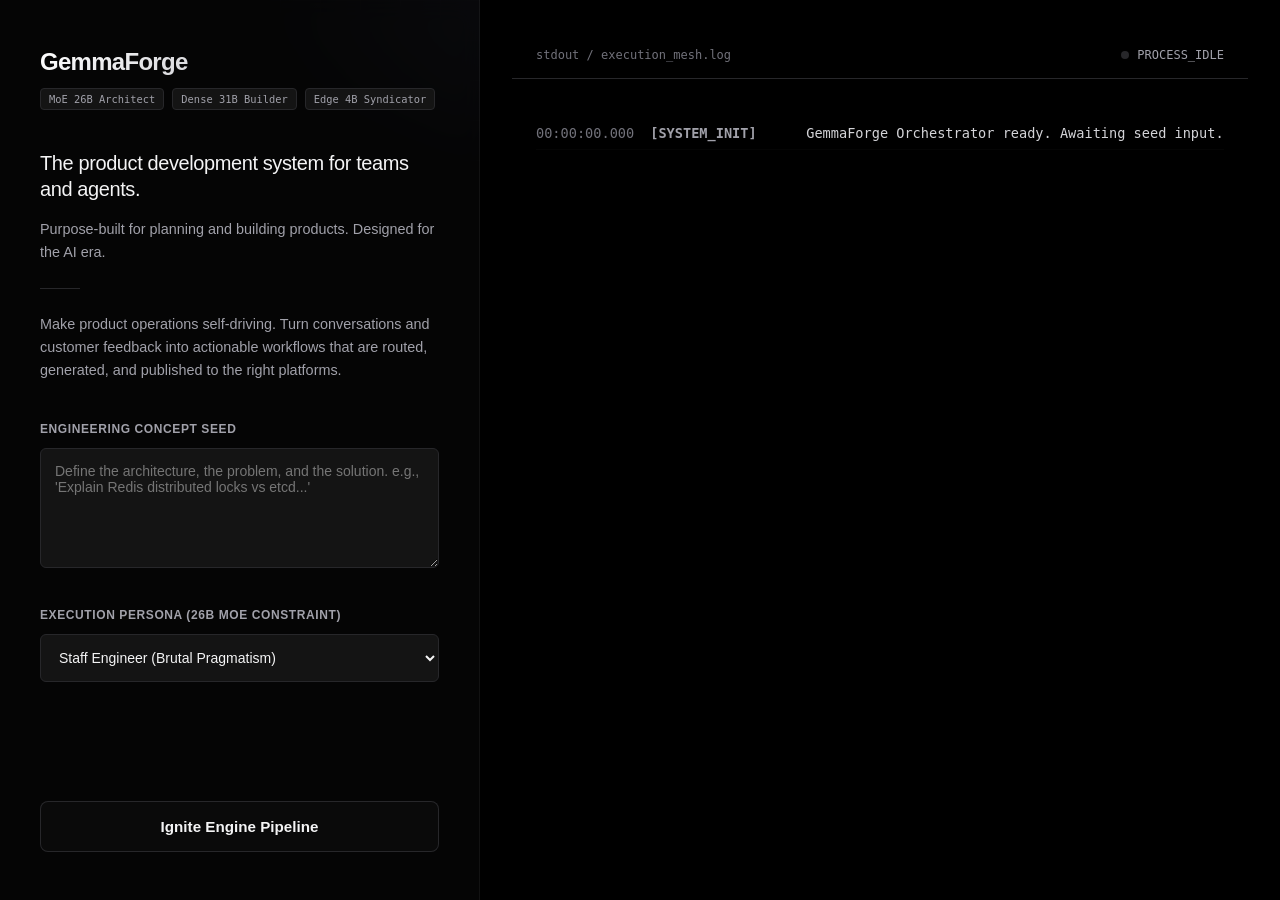
==== index.html @ 3e2556a9 "added UI made it roboust" ====
<!DOCTYPE html>
<html lang="en">
<head>
    <meta charset="UTF-8">
    <meta name="viewport" content="width=device-width, initial-scale=1.0">
    <title>GemmaForge | Control Plane</title>
    <link rel="stylesheet" href="styles.css">
</head>
<body>

    <div class="mesh-grid"></div>
    <div class="glow"></div>

    <div class="layout">
        <aside class="sidebar">
            <div class="brand-header">
                <h1>GemmaForge</h1>
                <div class="model-badges">
                    <span class="badge">MoE 26B Architect</span>
                    <span class="badge">Dense 31B Builder</span>
                    <span class="badge">Edge 4B Syndicator</span>
                </div>
            </div>

            <div class="marketing-copy">
                <h2>The product development system for teams and agents.</h2>
                <p>Purpose-built for planning and building products. Designed for the AI era.</p>
                <div class="divider"></div>
                <p>Make product operations self-driving. Turn conversations and customer feedback into actionable workflows that are routed, generated, and published to the right platforms.</p>
            </div>

            <div class="form-group">
                <label for="raw-seed">Engineering Concept Seed</label>
                <textarea id="raw-seed" placeholder="Define the architecture, the problem, and the solution. e.g., 'Explain Redis distributed locks vs etcd...'"></textarea>
            </div>

            <div class="form-group">
                <label for="human-style">Execution Persona (26B MoE Constraint)</label>
                <select id="human-style">
                    <option value="Staff Engineer (Brutal Pragmatism): Short, dense sentences. Focus on architecture and code. Zero marketing fluff.">Staff Engineer (Brutal Pragmatism)</option>
                    <option value="DevRel (Educational): Clear pacing. Use structural analogies. Focus on the 'why' before the 'how'.">Developer Relations (Educational)</option>
                    <option value="Academic: Rigorous. Cite computational complexity. Focus on state machines and theoretical limits.">Research Scientist (Academic)</option>
                </select>
            </div>

            <div class="btn-container">
                <button class="btn-forge" id="forge-btn">
                    <div class="btn-inner">
                        <span>Ignite Engine Pipeline</span>
                    </div>
                </button>
            </div>
        </aside>

        <main class="terminal">
            <div class="terminal-header">
                <div class="terminal-title">stdout / execution_mesh.log</div>
                <div class="status-indicator">
                    <div class="dot" id="status-dot"></div>
                    <span id="status-text">PROCESS_IDLE</span>
                </div>
            </div>

            <div class="console-window" id="console">
                <button id="scroll-btn" class="scroll-bottom-btn">
                <svg width="20" height="20" viewBox="0 0 24 24" fill="none" stroke="currentColor" stroke-width="2.5" stroke-linecap="round" stroke-linejoin="round"><path d="M7 13l5 5 5-5M7 6l5 5 5-5"/></svg>
            </button>
                <div class="log-line">
                    <span class="log-timestamp">00:00:00.000</span>
                    <span class="log-module">[SYSTEM_INIT]</span>
                    <span class="log-message">GemmaForge Orchestrator ready. Awaiting seed input.</span>
                </div>
            </div>
        </main>
    </div>

    <script src="app.js"></script>
</body>
---- styles.css ----
/* styles.css */
:root {
    --bg-base: #000000;
    --bg-surface: #0a0a0a;
    --bg-panel: #141414;
    --border-subtle: #27272a;
    --border-focus: #52525b;

    --text-main: #f4f4f5;
    --text-muted: #a1a1aa;
    --text-dim: #71717a;

    --accent-primary: #818cf8;
    --accent-secondary: #c084fc;
    --accent-error: #f87171;
    --accent-success: #34d399;

    --font-sans: "Inter", -apple-system, BlinkMacSystemFont, "Segoe UI", Roboto, Helvetica, Arial, sans-serif;
    --font-mono: "JetBrains Mono", "SFMono-Regular", Consolas, Menlo, monospace;
}

* {
    box-sizing: border-box;
    margin: 0;
    padding: 0;
    -webkit-font-smoothing: antialiased;
}

body {
    background-color: var(--bg-base);
    color: var(--text-main);
    font-family: var(--font-sans);
    height: 100vh;
    display: flex;
    overflow: hidden;
}

.mesh-grid {
    position: absolute;
    inset: 0;
    background-size: 40px 40px;
    background-image: linear-gradient(to right, rgba(255,255,255,0.03) 1px, transparent 1px),
                      linear-gradient(to bottom, rgba(255,255,255,0.03) 1px, transparent 1px);
    mask-image: radial-gradient(circle at 50% 0%, black, transparent 70%);
    -webkit-mask-image: radial-gradient(circle at 50% 0%, black, transparent 70%);
    z-index: 0;
    pointer-events: none;
}

.glow {
    position: absolute;
    top: -200px;
    left: 50%;
    transform: translateX(-50%);
    width: 800px;
    height: 400px;
    background: radial-gradient(ellipse at center, rgba(129, 140, 248, 0.15) 0%, transparent 70%);
    z-index: 0;
    pointer-events: none;
}

.layout {
    display: grid;
    grid-template-columns: 480px 1fr;
    width: 100%;
    height: 100%;
    position: relative;
    z-index: 1;
}

.sidebar {
    background: rgba(10, 10, 10, 0.8);
    backdrop-filter: blur(20px);
    -webkit-backdrop-filter: blur(20px);
    border-right: 1px solid var(--border-subtle);
    padding: 3rem 2.5rem;
    display: flex;
    flex-direction: column;
    gap: 2.5rem;
    overflow-y: auto;
}

.brand-header h1 {
    font-size: 1.5rem;
    font-weight: 700;
    letter-spacing: -0.03em;
    background: linear-gradient(135deg, #fff, #a1a1aa);
    -webkit-background-clip: text;
    -webkit-text-fill-color: transparent;
    margin-bottom: 0.75rem;
}

.marketing-copy {
    display: flex;
    flex-direction: column;
    gap: 1rem;
}

.marketing-copy h2 {
    font-size: 1.25rem;
    font-weight: 500;
    color: var(--text-main);
    line-height: 1.3;
    letter-spacing: -0.02em;
}

.marketing-copy p {
    font-size: 0.9rem;
    color: var(--text-muted);
    line-height: 1.6;
}

.marketing-copy .divider {
    height: 1px;
    width: 40px;
    background: var(--border-subtle);
    margin: 0.5rem 0;
}

.model-badges {
    display: flex;
    gap: 0.5rem;
    flex-wrap: wrap;
}

.badge {
    font-family: var(--font-mono);
    font-size: 0.65rem;
    padding: 0.25rem 0.5rem;
    border-radius: 4px;
    border: 1px solid var(--border-subtle);
    color: var(--text-muted);
    background: var(--bg-panel);
}

.form-group {
    display: flex;
    flex-direction: column;
    gap: 0.75rem;
}
/* Update these specific sections in styles.css */

.sidebar {
    /* Add a subtle glass effect */
    background: rgba(8, 8, 8, 0.7);
    backdrop-filter: blur(12px);
    -webkit-backdrop-filter: blur(12px);
    border-right: 1px solid rgba(255, 255, 255, 0.05);
}

.panel-card {
    /* Linear uses very subtle borders and slight elevations */
    background: linear-gradient(145deg, #111111, #0a0a0a);
    border: 1px solid rgba(255, 255, 255, 0.03);
    box-shadow: 0 8px 32px 0 rgba(0, 0, 0, 0.8);
    transition: border-color 0.3s ease;
}

.panel-card:hover {
    border-color: rgba(255, 255, 255, 0.1);
}

/* The "Active Node" Glow */
.log-line.active-node {
    background: linear-gradient(90deg, rgba(129, 140, 248, 0.05) 0%, transparent 100%);
    border-left: 2px solid var(--accent-primary);
}

/* Custom Scrollbar for that "Pro" feel */
::-webkit-scrollbar {
    width: 4px;
}
::-webkit-scrollbar-track {
    background: transparent;
}
::-webkit-scrollbar-thumb {
    background: #27272a;
    border-radius: 10px;
}
::-webkit-scrollbar-thumb:hover {
    background: #3f3f46;
}

label {
    font-size: 0.75rem;
    font-weight: 600;
    text-transform: uppercase;
    letter-spacing: 0.05em;
    color: var(--text-muted);
}

textarea, select {
    width: 100%;
    background: var(--bg-panel);
    border: 1px solid var(--border-subtle);
    color: var(--text-main);
    padding: 0.875rem;
    border-radius: 6px;
    font-family: var(--font-sans);
    font-size: 0.875rem;
    transition: border-color 0.2s, box-shadow 0.2s;
    resize: vertical;
}

textarea:focus, select:focus {
    outline: none;
    border-color: var(--border-focus);
    box-shadow: 0 0 0 1px var(--border-focus);
}

textarea { min-height: 120px; }

.btn-container {
    margin-top: auto;
    padding-top: 1rem;
}

.btn-forge {
    display: block;
    width: 100%;
    padding: 1px;
    background: var(--border-subtle);
    border-radius: 8px;
    border: none;
    cursor: pointer;
    transition: transform 0.1s, background 0.3s;
}

.btn-forge:hover {
    background: linear-gradient(90deg, var(--accent-primary), var(--accent-secondary));
}

.btn-inner {
    display: flex;
    align-items: center;
    justify-content: center;
    background: var(--bg-surface);
    color: var(--text-main);
    padding: 1rem;
    border-radius: 7px;
    font-weight: 600;
    font-size: 0.95rem;
    transition: background 0.2s;
    width: 100%;
    height: 100%;
}

.btn-forge:hover .btn-inner {
    background: #18181b;
}

.btn-forge:active {
    transform: scale(0.98);
}

.btn-forge.loading .btn-inner span {
    animation: pulseText 1.5s infinite;
}

@keyframes pulseText {
    0%, 100% { opacity: 1; }
    50% { opacity: 0.5; }
}

.terminal {
    display: flex;
    flex-direction: column;
    padding: 2rem;
    background: var(--bg-base);
    height: 100%;
}

.terminal-header {
    display: flex;
    justify-content: space-between;
    align-items: center;
    padding-bottom: 1rem;
    border-bottom: 1px solid var(--border-subtle);
    margin-bottom: 1rem;
}

.terminal-title {
    font-family: var(--font-mono);
    font-size: 0.75rem;
    color: var(--text-dim);
}

.status-indicator {
    display: flex;
    align-items: center;
    gap: 0.5rem;
    font-family: var(--font-mono);
    font-size: 0.75rem;
    color: var(--text-muted);
}

.dot {
    width: 8px;
    height: 8px;
    border-radius: 50%;
    background: var(--border-subtle);
}

.dot.active {
    background: var(--accent-primary);
    box-shadow: 0 0 10px var(--accent-primary);
}

.console-window {
    flex-grow: 1;
    overflow-y: auto;
    font-family: var(--font-mono);
    font-size: 0.85rem;
    line-height: 1.6;
    padding-right: 1rem;
    scrollbar-width: thin;
    scrollbar-color: var(--border-subtle) transparent;
}

.console-window::-webkit-scrollbar { width: 6px; }
.console-window::-webkit-scrollbar-thumb { background-color: var(--border-subtle); border-radius: 3px; }

.log-line {
    display: flex;
    gap: 1rem;
    padding: 0.25rem 0;
    animation: fadeIn 0.15s ease-out;
    border-bottom: 1px solid rgba(255,255,255,0.02);
}

@keyframes fadeIn {
    from { opacity: 0; transform: translateX(-4px); }
    to { opacity: 1; transform: translateX(0); }
}

.log-timestamp { color: var(--text-dim); min-width: 85px; }
.log-module {
    min-width: 140px;
    font-weight: 600;
    color: var(--text-muted);
}
.log-message { color: #d4d4d8; word-break: break-word; flex-grow: 1; }

.mod-phase { color: var(--accent-secondary); }
.mod-platform { color: var(--accent-primary); }
.mod-fatal { color: var(--accent-error); }
.mod-success { color: var(--accent-success); }
/* --- Optimized Console & Scroll Logic --- */
.terminal {
    position: relative; /* Anchor for the FAB */
    display: flex;
    flex-direction: column;
    height: 100%;
    overflow: hidden;
    background: var(--bg-base);
}

.terminal-header {
    position: sticky;
    top: 0;
    z-index: 10;
    background: rgba(0, 0, 0, 0.8);
    backdrop-filter: blur(12px);
    border-bottom: 1px solid var(--border-subtle);
    padding: 1rem 1.5rem;
    display: flex;
    justify-content: space-between;
    align-items: center;
}

.console-window {
    flex: 1;
    overflow-y: auto;
    padding: 1.5rem;
    scroll-behavior: smooth;
    display: flex;
    flex-direction: column;
    gap: 4px;
}

/* Floating Scroll Button */
.scroll-bottom-btn {
    position: absolute;
    bottom: 2rem;
    right: 2.5rem;
    width: 40px;
    height: 40px;
    background: var(--bg-panel);
    border: 1px solid var(--border-subtle);
    border-radius: 50%;
    color: var(--text-muted);
    display: flex;
    align-items: center;
    justify-content: center;
    cursor: pointer;
    z-index: 20;
    transition: all 0.2s ease;
    opacity: 0; /* Hidden by default */
    transform: translateY(10px);
}

.scroll-bottom-btn.visible {
    opacity: 1;
    transform: translateY(0);
}

.scroll-bottom-btn:hover {
    border-color: var(--accent-primary);
    color: var(--text-main);
    box-shadow: 0 0 15px rgba(129, 140, 248, 0.2);
}

/* Logic for pulsing when new logs arrive and user is scrolled up */
.scroll-bottom-btn.pulse {
    animation: pulse-glow 1.5s infinite;
}

@keyframes pulse-glow {
    0% { box-shadow: 0 0 0 0 rgba(129, 140, 248, 0.4); }
    70% { box-shadow: 0 0 0 10px rgba(129, 140, 248, 0); }
    100% { box-shadow: 0 0 0 0 rgba(129, 140, 248, 0); }
}
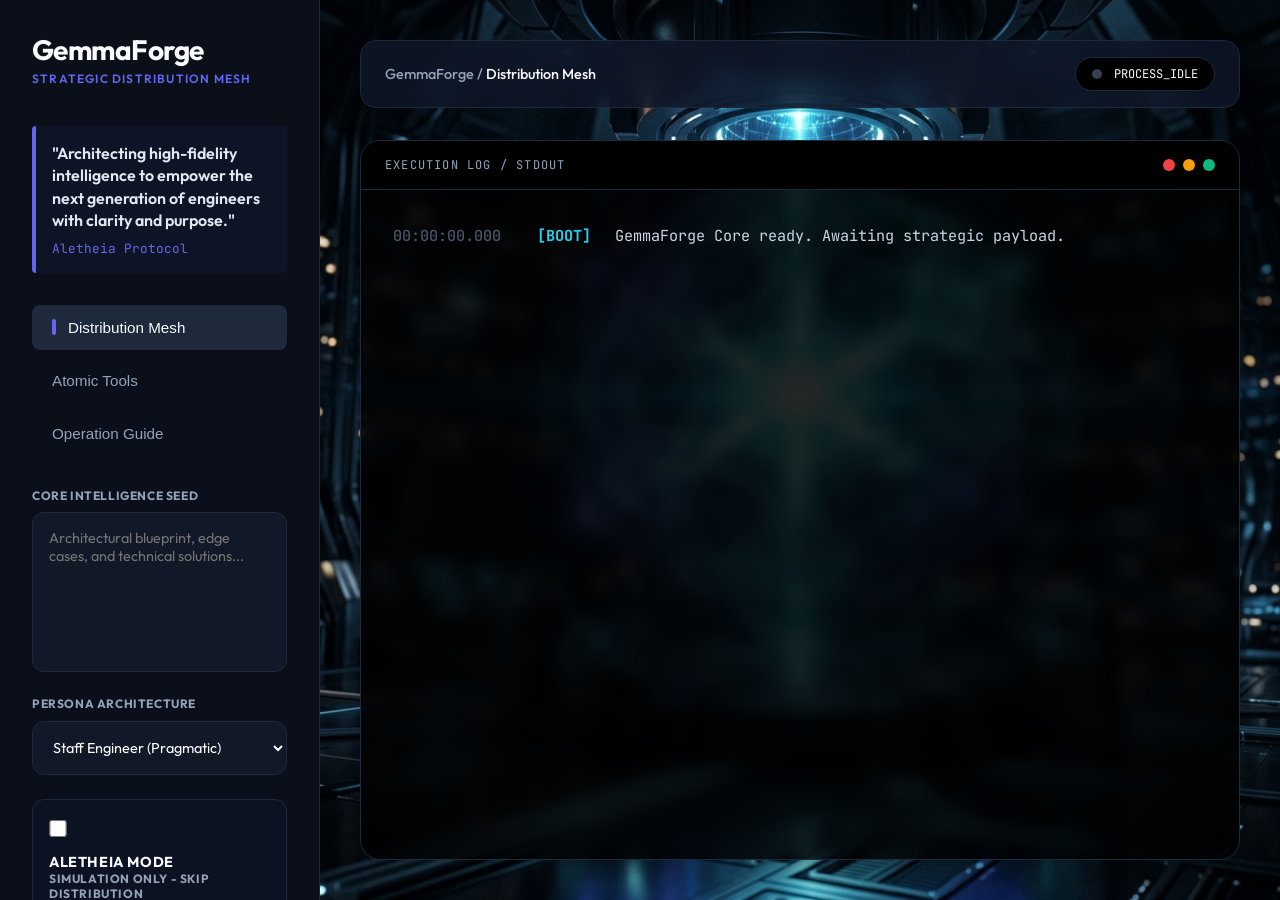
==== commit b4d7faf9: "testing phase" ====
--- a/index.html
+++ b/index.html
@@ -3,76 +3,163 @@
 <head>
     <meta charset="UTF-8">
     <meta name="viewport" content="width=device-width, initial-scale=1.0">
-    <title>GemmaForge | Control Plane</title>
+    <title>GemmaForge | Intelligence Orchestration</title>
     <link rel="stylesheet" href="styles.css">
+    <link href="https://fonts.googleapis.com/css2?family=JetBrains+Mono:wght@400;700&family=Outfit:wght@300;400;600;700&display=swap" rel="stylesheet">
 </head>
 <body>
 
-    <div class="mesh-grid"></div>
-    <div class="glow"></div>
-
     <div class="layout">
+        <!-- Sidebar Navigation -->
         <aside class="sidebar">
             <div class="brand-header">
                 <h1>GemmaForge</h1>
-                <div class="model-badges">
-                    <span class="badge">MoE 26B Architect</span>
-                    <span class="badge">Dense 31B Builder</span>
-                    <span class="badge">Edge 4B Syndicator</span>
-                </div>
+                <p class="brand-subtitle">Strategic Distribution Mesh</p>
             </div>
 
-            <div class="marketing-copy">
-                <h2>The product development system for teams and agents.</h2>
-                <p>Purpose-built for planning and building products. Designed for the AI era.</p>
-                <div class="divider"></div>
-                <p>Make product operations self-driving. Turn conversations and customer feedback into actionable workflows that are routed, generated, and published to the right platforms.</p>
+            <!-- Hero Quote / Mission -->
+            <div class="hero-quote">
+                <blockquote>
+                    "Architecting high-fidelity intelligence to empower the next generation of engineers with clarity and purpose."
+                </blockquote>
+                <cite>Aletheia Protocol</cite>
             </div>
 
-            <div class="form-group">
-                <label for="raw-seed">Engineering Concept Seed</label>
-                <textarea id="raw-seed" placeholder="Define the architecture, the problem, and the solution. e.g., 'Explain Redis distributed locks vs etcd...'"></textarea>
+            <nav class="tabs">
+                <button class="tab-btn active" data-tab="orchestrator">Distribution Mesh</button>
+                <button class="tab-btn" data-tab="modular">Atomic Tools</button>
+                <button class="tab-btn" data-tab="guide">Operation Guide</button>
+            </nav>
+
+            <div id="orchestrator-tab" class="tab-content active">
+                <div class="form-group">
+                    <label for="raw-seed">Core Intelligence Seed</label>
+                    <textarea id="raw-seed" placeholder="Architectural blueprint, edge cases, and technical solutions..."></textarea>
+                </div>
+
+                <div class="form-group">
+                    <label for="human-style">Persona Architecture</label>
+                    <select id="human-style">
+                        <option value="Staff Engineer: Brutal pragmatism, high information density, code-first.">Staff Engineer (Pragmatic)</option>
+                        <option value="Product Architect: High-level reasoning, trade-off analysis, stakeholder-focused.">Product Architect (Strategic)</option>
+                        <option value="Research Scientist: Technical depth, computational theory, formal logic.">Research Scientist (Analytical)</option>
+                    </select>
+                </div>
+
+                <div class="form-group checkbox-group">
+                    <input type="checkbox" id="sandbox-mode">
+                    <label for="sandbox-mode">
+                        <strong>Aletheia Mode</strong>
+                        <span>Simulation only - Skip distribution</span>
+                    </label>
+                </div>
+
+                <button class="btn-forge" id="forge-btn">
+                    <span>Ignite Orchestrator</span>
+                </button>
             </div>
 
-            <div class="form-group">
-                <label for="human-style">Execution Persona (26B MoE Constraint)</label>
-                <select id="human-style">
-                    <option value="Staff Engineer (Brutal Pragmatism): Short, dense sentences. Focus on architecture and code. Zero marketing fluff.">Staff Engineer (Brutal Pragmatism)</option>
-                    <option value="DevRel (Educational): Clear pacing. Use structural analogies. Focus on the 'why' before the 'how'.">Developer Relations (Educational)</option>
-                    <option value="Academic: Rigorous. Cite computational complexity. Focus on state machines and theoretical limits.">Research Scientist (Academic)</option>
-                </select>
+            <div id="modular-tab" class="tab-content">
+                <div class="form-group">
+                    <label for="modular-tool">Atomic Function</label>
+                    <select id="modular-tool">
+                        <option value="analyze-trends">Analyze Trends</option>
+                        <option value="plan">Plan Content (Blueprint)</option>
+                        <option value="write">Generate HTML</option>
+                        <option value="syndicate">Generate Markdown</option>
+                        <option value="compress">Extract Technical Signal</option>
+                    </select>
+                </div>
+                <div class="form-group">
+                    <label for="modular-input">Payload Input</label>
+                    <textarea id="modular-input" placeholder="Paste data for atomic processing..."></textarea>
+                </div>
+                <button class="btn-forge" id="modular-exec-btn">
+                    <span>Execute Atomic Tool</span>
+                </button>
             </div>
+            <div id="guide-tab" class="tab-content">
+                <div class="hero-quote" style="margin-top: 0; background: rgba(34, 211, 238, 0.05); border-color: var(--accent-glow);">
+                    <blockquote style="font-size: 0.85rem;">
+                        "The fastest way to transform raw engineering seeds into production payloads."
+                    </blockquote>
+                </div>
+                
+                <div class="form-group">
+                    <label>THE PIPELINE</label>
+                    <p style="font-size: 0.8rem; color: var(--text-sub); line-height: 1.5;">
+                        The <strong>Distribution Mesh</strong> orchestrates Gemma 4 models to research, plan, and write high-density technical content in one pass.
+                    </p>
+                </div>
 
-            <div class="btn-container">
-                <button class="btn-forge" id="forge-btn">
-                    <div class="btn-inner">
-                        <span>Ignite Engine Pipeline</span>
-                    </div>
-                </button>
+                <div class="form-group">
+                    <label>ATOMIC TOOLS</label>
+                    <ul style="font-size: 0.75rem; color: var(--text-sub); line-height: 1.6; list-style: none;">
+                        <li>🚀 <strong>Trends:</strong> Analyze rising tech terms.</li>
+                        <li>📋 <strong>Plan:</strong> Create engineering blueprints.</li>
+                        <li>🌐 <strong>HTML:</strong> Generate production posts.</li>
+                        <li>📝 <strong>MD:</strong> Create punchy social summaries.</li>
+                        <li>📉 <strong>Signal:</strong> Strip marketing fluff.</li>
+                    </ul>
+                </div>
+
+                <div class="form-group" style="padding-top: 1rem; border-top: 1px solid var(--border-subtle);">
+                    <label>PRO TIP</label>
+                    <p style="font-size: 0.7rem; color: var(--accent-glow);">
+                        Use <strong>Aletheia Mode</strong> to test intelligence without social broadcasting.
+                    </p>
+                </div>
             </div>
         </aside>
 
-        <main class="terminal">
-            <div class="terminal-header">
-                <div class="terminal-title">stdout / execution_mesh.log</div>
-                <div class="status-indicator">
-                    <div class="dot" id="status-dot"></div>
+        <!-- Main Dashboard -->
+        <main class="main-content" id="main-display" style="background-image: url('assets/hero.png');">
+            <header class="dashboard-header">
+                <div class="breadcrumb">GemmaForge / <span id="current-task">Distribution Mesh</span></div>
+                <div class="status-chip">
+                    <div class="status-dot" id="status-dot"></div>
                     <span id="status-text">PROCESS_IDLE</span>
                 </div>
-            </div>
+            </header>
 
-            <div class="console-window" id="console">
-                <button id="scroll-btn" class="scroll-bottom-btn">
-                <svg width="20" height="20" viewBox="0 0 24 24" fill="none" stroke="currentColor" stroke-width="2.5" stroke-linecap="round" stroke-linejoin="round"><path d="M7 13l5 5 5-5M7 6l5 5 5-5"/></svg>
-            </button>
-                <div class="log-line">
-                    <span class="log-timestamp">00:00:00.000</span>
-                    <span class="log-module">[SYSTEM_INIT]</span>
-                    <span class="log-message">GemmaForge Orchestrator ready. Awaiting seed input.</span>
+            <section class="terminal-container">
+                <div class="terminal-top-bar">
+                    <div class="terminal-title">Execution Log / stdout</div>
+                    <div class="bar-dots">
+                        <div class="bar-dot dot-red"></div>
+                        <div class="bar-dot dot-yellow"></div>
+                        <div class="bar-dot dot-green"></div>
+                    </div>
                 </div>
-            </div>
+
+                <div class="console-output" id="console">
+                    <div class="log-line">
+                        <span class="ts">00:00:00.000</span>
+                        <span class="mod">[BOOT]</span>
+                        <span class="msg">GemmaForge Core ready. Awaiting strategic payload.</span>
+                    </div>
+                </div>
+
+                <button id="scroll-btn" class="scroll-btn">
+                    <svg width="24" height="24" viewBox="0 0 24 24" fill="none" stroke="white" stroke-width="2.5" stroke-linecap="round" stroke-linejoin="round"><path d="M7 13l5 5 5-5M7 6l5 5 5-5"/></svg>
+                </button>
+            </section>
         </main>
     </div>
 
     <script src="app.js"></script>
+    <script>
+        // Update background based on tab
+        document.querySelectorAll('.tab-btn').forEach(btn => {
+            btn.addEventListener('click', () => {
+                const display = document.getElementById('main-display');
+                if (btn.dataset.tab === 'orchestrator') {
+                    display.style.backgroundImage = "url('assets/hero.png')";
+                } else {
+                    display.style.backgroundImage = "url('assets/tools.png')";
+                }
+            });
+        });
+    </script>
 </body>
+</html>
--- a/styles.css
+++ b/styles.css
@@ -1,422 +1,419 @@
-/* styles.css */
 :root {
-    --bg-base: #000000;
-    --bg-surface: #0a0a0a;
-    --bg-panel: #141414;
-    --border-subtle: #27272a;
-    --border-focus: #52525b;
-
-    --text-main: #f4f4f5;
-    --text-muted: #a1a1aa;
-    --text-dim: #71717a;
-
-    --accent-primary: #818cf8;
-    --accent-secondary: #c084fc;
-    --accent-error: #f87171;
-    --accent-success: #34d399;
-
-    --font-sans: "Inter", -apple-system, BlinkMacSystemFont, "Segoe UI", Roboto, Helvetica, Arial, sans-serif;
-    --font-mono: "JetBrains Mono", "SFMono-Regular", Consolas, Menlo, monospace;
+    --bg-app: #020617; /* Deep slate/blue */
+    --sidebar-bg: #0b0f1a;
+    --accent: #6366f1; /* Indigo */
+    --accent-glow: #22d3ee; /* Cyan */
+    --text-main: #f8fafc;
+    --text-sub: #94a3b8;
+    --border-subtle: #1e293b;
+    --card-bg: #0f172a;
+    --terminal-bg: #000000;
+    --success: #10b981;
+    --error: #ef4444;
+    --nav-active: #1e293b;
 }
 
 * {
     box-sizing: border-box;
     margin: 0;
     padding: 0;
-    -webkit-font-smoothing: antialiased;
 }
 
 body {
-    background-color: var(--bg-base);
-    color: var(--text-main);
-    font-family: var(--font-sans);
+    background: var(--bg-app);
+    color: var(--text-main);
+    font-family: 'Outfit', sans-serif;
     height: 100vh;
-    display: flex;
     overflow: hidden;
-}
-
-.mesh-grid {
-    position: absolute;
-    inset: 0;
-    background-size: 40px 40px;
-    background-image: linear-gradient(to right, rgba(255,255,255,0.03) 1px, transparent 1px),
-                      linear-gradient(to bottom, rgba(255,255,255,0.03) 1px, transparent 1px);
-    mask-image: radial-gradient(circle at 50% 0%, black, transparent 70%);
-    -webkit-mask-image: radial-gradient(circle at 50% 0%, black, transparent 70%);
-    z-index: 0;
-    pointer-events: none;
-}
-
-.glow {
-    position: absolute;
-    top: -200px;
-    left: 50%;
-    transform: translateX(-50%);
-    width: 800px;
-    height: 400px;
-    background: radial-gradient(ellipse at center, rgba(129, 140, 248, 0.15) 0%, transparent 70%);
-    z-index: 0;
-    pointer-events: none;
 }
 
 .layout {
     display: grid;
-    grid-template-columns: 480px 1fr;
-    width: 100%;
-    height: 100%;
-    position: relative;
-    z-index: 1;
-}
-
+    grid-template-columns: 320px 1fr;
+    height: 100vh;
+}
+
+/* Sidebar Styling */
 .sidebar {
-    background: rgba(10, 10, 10, 0.8);
-    backdrop-filter: blur(20px);
-    -webkit-backdrop-filter: blur(20px);
+    background: var(--sidebar-bg);
     border-right: 1px solid var(--border-subtle);
-    padding: 3rem 2.5rem;
-    display: flex;
-    flex-direction: column;
-    gap: 2.5rem;
+    display: flex;
+    flex-direction: column;
+    padding: 2rem;
+    z-index: 10;
     overflow-y: auto;
 }
 
+.brand-header {
+    margin-bottom: 2.5rem;
+}
+
 .brand-header h1 {
-    font-size: 1.5rem;
+    font-size: 1.75rem;
     font-weight: 700;
-    letter-spacing: -0.03em;
-    background: linear-gradient(135deg, #fff, #a1a1aa);
-    -webkit-background-clip: text;
-    -webkit-text-fill-color: transparent;
-    margin-bottom: 0.75rem;
-}
-
-.marketing-copy {
-    display: flex;
-    flex-direction: column;
-    gap: 1rem;
-}
-
-.marketing-copy h2 {
-    font-size: 1.25rem;
+    color: var(--text-main);
+    margin-bottom: 0.25rem;
+    letter-spacing: -0.02em;
+}
+
+.brand-subtitle {
+    font-size: 0.75rem;
+    color: var(--accent);
+    text-transform: uppercase;
+    letter-spacing: 0.1em;
+    font-weight: 600;
+}
+
+/* Hero Quote Section */
+.hero-quote {
+    margin-bottom: 2rem;
+    padding: 1rem;
+    background: rgba(99, 102, 241, 0.05);
+    border-left: 4px solid var(--accent);
+    border-radius: 4px;
+}
+
+.hero-quote blockquote {
+    font-size: 1rem;
+    font-weight: 600;
+    line-height: 1.4;
+    color: #e2e8f0;
+}
+
+.hero-quote cite {
+    display: block;
+    margin-top: 0.5rem;
+    font-size: 0.8rem;
+    color: var(--accent);
+    font-style: normal;
+    font-family: 'JetBrains Mono', monospace;
+}
+
+/* Navigation Tabs */
+.tabs {
+    display: flex;
+    flex-direction: column;
+    gap: 0.5rem;
+    margin-bottom: 2rem;
+}
+
+.tab-btn {
+    background: transparent;
+    border: none;
+    padding: 0.875rem 1.25rem;
+    text-align: left;
+    font-size: 0.95rem;
     font-weight: 500;
-    color: var(--text-main);
-    line-height: 1.3;
-    letter-spacing: -0.02em;
-}
-
-.marketing-copy p {
-    font-size: 0.9rem;
-    color: var(--text-muted);
-    line-height: 1.6;
-}
-
-.marketing-copy .divider {
-    height: 1px;
-    width: 40px;
-    background: var(--border-subtle);
-    margin: 0.5rem 0;
-}
-
-.model-badges {
-    display: flex;
-    gap: 0.5rem;
-    flex-wrap: wrap;
-}
-
-.badge {
-    font-family: var(--font-mono);
-    font-size: 0.65rem;
-    padding: 0.25rem 0.5rem;
-    border-radius: 4px;
-    border: 1px solid var(--border-subtle);
-    color: var(--text-muted);
-    background: var(--bg-panel);
+    color: var(--text-sub);
+    border-radius: 8px;
+    cursor: pointer;
+    transition: all 0.2s;
+    display: flex;
+    align-items: center;
+    gap: 0.75rem;
+}
+
+.tab-btn:hover {
+    background: var(--nav-active);
+    color: var(--text-main);
+}
+
+.tab-btn.active {
+    background: var(--nav-active);
+    color: var(--text-main);
+    box-shadow: 0 4px 6px -1px rgba(0, 0, 0, 0.1);
+}
+
+.tab-btn.active::before {
+    content: '';
+    width: 4px;
+    height: 16px;
+    background: var(--accent);
+    border-radius: 2px;
+}
+
+/* Forms */
+.tab-content {
+    display: none;
+    flex-direction: column;
+    gap: 1.5rem;
+}
+
+.tab-content.active {
+    display: flex;
 }
 
 .form-group {
     display: flex;
     flex-direction: column;
-    gap: 0.75rem;
-}
-/* Update these specific sections in styles.css */
-
-.sidebar {
-    /* Add a subtle glass effect */
-    background: rgba(8, 8, 8, 0.7);
-    backdrop-filter: blur(12px);
-    -webkit-backdrop-filter: blur(12px);
-    border-right: 1px solid rgba(255, 255, 255, 0.05);
-}
-
-.panel-card {
-    /* Linear uses very subtle borders and slight elevations */
-    background: linear-gradient(145deg, #111111, #0a0a0a);
-    border: 1px solid rgba(255, 255, 255, 0.03);
-    box-shadow: 0 8px 32px 0 rgba(0, 0, 0, 0.8);
-    transition: border-color 0.3s ease;
-}
-
-.panel-card:hover {
-    border-color: rgba(255, 255, 255, 0.1);
-}
-
-/* The "Active Node" Glow */
-.log-line.active-node {
-    background: linear-gradient(90deg, rgba(129, 140, 248, 0.05) 0%, transparent 100%);
-    border-left: 2px solid var(--accent-primary);
-}
-
-/* Custom Scrollbar for that "Pro" feel */
-::-webkit-scrollbar {
-    width: 4px;
-}
-::-webkit-scrollbar-track {
-    background: transparent;
-}
-::-webkit-scrollbar-thumb {
-    background: #27272a;
-    border-radius: 10px;
-}
-::-webkit-scrollbar-thumb:hover {
-    background: #3f3f46;
-}
-
-label {
+    gap: 0.6rem;
+}
+
+.form-group label {
     font-size: 0.75rem;
-    font-weight: 600;
+    font-weight: 700;
+    color: var(--text-sub);
     text-transform: uppercase;
     letter-spacing: 0.05em;
-    color: var(--text-muted);
 }
 
 textarea, select {
     width: 100%;
-    background: var(--bg-panel);
-    border: 1px solid var(--border-subtle);
-    color: var(--text-main);
-    padding: 0.875rem;
-    border-radius: 6px;
-    font-family: var(--font-sans);
-    font-size: 0.875rem;
+    padding: 1rem;
+    border: 1px solid var(--border-subtle);
+    border-radius: 12px;
+    background: #111827;
+    font-family: inherit;
+    font-size: 0.9rem;
+    color: #fff;
     transition: border-color 0.2s, box-shadow 0.2s;
-    resize: vertical;
 }
 
 textarea:focus, select:focus {
     outline: none;
-    border-color: var(--border-focus);
-    box-shadow: 0 0 0 1px var(--border-focus);
-}
-
-textarea { min-height: 120px; }
-
-.btn-container {
-    margin-top: auto;
-    padding-top: 1rem;
-}
-
+    border-color: var(--accent);
+    box-shadow: 0 0 0 4px rgba(99, 102, 241, 0.15);
+}
+
+textarea {
+    height: 160px;
+    resize: none;
+}
+
+.checkbox-group {
+    display: flex;
+    gap: 1rem;
+    padding: 1rem;
+    background: rgba(15, 23, 42, 0.5);
+    border: 1px solid var(--border-subtle);
+    border-radius: 12px;
+}
+
+.checkbox-group input {
+    margin-top: 0.25rem;
+    accent-color: var(--accent);
+    width: 1.1rem;
+    height: 1.1rem;
+}
+
+.checkbox-group label {
+    display: flex;
+    flex-direction: column;
+    cursor: pointer;
+}
+
+.checkbox-group label strong {
+    font-size: 0.9rem;
+    color: var(--text-main);
+}
+
+.checkbox-group label span {
+    font-size: 0.75rem;
+    color: var(--text-sub);
+}
+
+/* Primary Action Button */
 .btn-forge {
-    display: block;
-    width: 100%;
-    padding: 1px;
-    background: var(--border-subtle);
-    border-radius: 8px;
+    margin-top: 1rem;
+    background: var(--accent);
+    color: white;
     border: none;
+    border-radius: 12px;
+    padding: 1.125rem;
+    font-weight: 700;
+    font-size: 1rem;
     cursor: pointer;
-    transition: transform 0.1s, background 0.3s;
+    box-shadow: 0 10px 15px -3px rgba(0, 0, 0, 0.3);
+    transition: all 0.2s;
+    text-transform: uppercase;
+    letter-spacing: 0.02em;
 }
 
 .btn-forge:hover {
-    background: linear-gradient(90deg, var(--accent-primary), var(--accent-secondary));
-}
-
-.btn-inner {
-    display: flex;
-    align-items: center;
-    justify-content: center;
-    background: var(--bg-surface);
-    color: var(--text-main);
-    padding: 1rem;
-    border-radius: 7px;
-    font-weight: 600;
-    font-size: 0.95rem;
-    transition: background 0.2s;
-    width: 100%;
-    height: 100%;
-}
-
-.btn-forge:hover .btn-inner {
-    background: #18181b;
+    background: #4f46e5;
+    transform: translateY(-2px);
+    box-shadow: 0 20px 25px -5px rgba(0, 0, 0, 0.4);
 }
 
 .btn-forge:active {
-    transform: scale(0.98);
-}
-
-.btn-forge.loading .btn-inner span {
-    animation: pulseText 1.5s infinite;
-}
-
-@keyframes pulseText {
-    0%, 100% { opacity: 1; }
-    50% { opacity: 0.5; }
-}
-
-.terminal {
-    display: flex;
-    flex-direction: column;
-    padding: 2rem;
-    background: var(--bg-base);
-    height: 100%;
-}
-
-.terminal-header {
+    transform: translateY(0);
+}
+
+.btn-forge:disabled {
+    background: #334155;
+    cursor: not-allowed;
+    box-shadow: none;
+}
+
+/* Main Dashboard Area */
+.main-content {
+    display: grid;
+    grid-template-rows: auto 1fr;
+    height: 100vh;
+    padding: 2.5rem;
+    gap: 2rem;
+    position: relative;
+    background-size: cover;
+    background-position: center;
+}
+
+.dashboard-header {
     display: flex;
     justify-content: space-between;
     align-items: center;
-    padding-bottom: 1rem;
+    background: rgba(15, 23, 42, 0.8);
+    backdrop-filter: blur(12px);
+    padding: 1rem 1.5rem;
+    border-radius: 16px;
+    border: 1px solid var(--border-subtle);
+}
+
+.breadcrumb {
+    font-size: 0.9rem;
+    color: var(--text-sub);
+    font-weight: 500;
+}
+
+.breadcrumb span {
+    color: var(--text-main);
+}
+
+.status-chip {
+    display: flex;
+    align-items: center;
+    gap: 0.75rem;
+    background: #000;
+    padding: 0.5rem 1rem;
+    border: 1px solid var(--border-subtle);
+    border-radius: 24px;
+    font-family: 'JetBrains Mono', monospace;
+    font-size: 0.75rem;
+}
+
+.status-dot {
+    width: 10px;
+    height: 10px;
+    border-radius: 50%;
+    background: #334155;
+}
+
+.status-dot.active {
+    background: var(--accent-glow);
+    box-shadow: 0 0 12px var(--accent-glow);
+}
+
+/* Terminal Styling */
+.terminal-container {
+    background: rgba(0, 0, 0, 0.85);
+    backdrop-filter: blur(8px);
+    border-radius: 20px;
+    border: 1px solid var(--border-subtle);
+    display: flex;
+    flex-direction: column;
+    overflow: hidden;
+    position: relative;
+    box-shadow: 0 25px 50px -12px rgba(0, 0, 0, 0.5);
+}
+
+.terminal-top-bar {
+    background: #000;
+    padding: 1rem 1.5rem;
+    display: flex;
+    align-items: center;
+    justify-content: space-between;
     border-bottom: 1px solid var(--border-subtle);
-    margin-bottom: 1rem;
 }
 
 .terminal-title {
-    font-family: var(--font-mono);
+    font-family: 'JetBrains Mono', monospace;
     font-size: 0.75rem;
-    color: var(--text-dim);
-}
-
-.status-indicator {
-    display: flex;
-    align-items: center;
+    color: var(--text-sub);
+    text-transform: uppercase;
+    letter-spacing: 0.1em;
+}
+
+.bar-dots {
+    display: flex;
     gap: 0.5rem;
-    font-family: var(--font-mono);
-    font-size: 0.75rem;
-    color: var(--text-muted);
-}
-
-.dot {
-    width: 8px;
-    height: 8px;
+}
+
+.bar-dot {
+    width: 12px;
+    height: 12px;
     border-radius: 50%;
-    background: var(--border-subtle);
-}
-
-.dot.active {
-    background: var(--accent-primary);
-    box-shadow: 0 0 10px var(--accent-primary);
-}
-
-.console-window {
-    flex-grow: 1;
+}
+
+.dot-red { background: #ef4444; }
+.dot-yellow { background: #f59e0b; }
+.dot-green { background: #10b981; }
+
+.console-output {
+    flex: 1;
+    padding: 2rem;
     overflow-y: auto;
-    font-family: var(--font-mono);
-    font-size: 0.85rem;
-    line-height: 1.6;
-    padding-right: 1rem;
-    scrollbar-width: thin;
-    scrollbar-color: var(--border-subtle) transparent;
-}
-
-.console-window::-webkit-scrollbar { width: 6px; }
-.console-window::-webkit-scrollbar-thumb { background-color: var(--border-subtle); border-radius: 3px; }
+    font-family: 'JetBrains Mono', monospace;
+    font-size: 0.95rem;
+    line-height: 1.8;
+    color: #cbd5e1;
+}
 
 .log-line {
     display: flex;
-    gap: 1rem;
-    padding: 0.25rem 0;
-    animation: fadeIn 0.15s ease-out;
-    border-bottom: 1px solid rgba(255,255,255,0.02);
-}
-
-@keyframes fadeIn {
-    from { opacity: 0; transform: translateX(-4px); }
-    to { opacity: 1; transform: translateX(0); }
-}
-
-.log-timestamp { color: var(--text-dim); min-width: 85px; }
-.log-module {
-    min-width: 140px;
-    font-weight: 600;
-    color: var(--text-muted);
-}
-.log-message { color: #d4d4d8; word-break: break-word; flex-grow: 1; }
-
-.mod-phase { color: var(--accent-secondary); }
-.mod-platform { color: var(--accent-primary); }
-.mod-fatal { color: var(--accent-error); }
-.mod-success { color: var(--accent-success); }
-/* --- Optimized Console & Scroll Logic --- */
-.terminal {
-    position: relative; /* Anchor for the FAB */
-    display: flex;
-    flex-direction: column;
-    height: 100%;
-    overflow: hidden;
-    background: var(--bg-base);
-}
-
-.terminal-header {
-    position: sticky;
-    top: 0;
-    z-index: 10;
-    background: rgba(0, 0, 0, 0.8);
-    backdrop-filter: blur(12px);
-    border-bottom: 1px solid var(--border-subtle);
-    padding: 1rem 1.5rem;
-    display: flex;
-    justify-content: space-between;
-    align-items: center;
-}
-
-.console-window {
-    flex: 1;
-    overflow-y: auto;
-    padding: 1.5rem;
-    scroll-behavior: smooth;
-    display: flex;
-    flex-direction: column;
-    gap: 4px;
-}
-
-/* Floating Scroll Button */
-.scroll-bottom-btn {
+    gap: 1.5rem;
+    margin-bottom: 0.75rem;
+    animation: slideUp 0.4s cubic-bezier(0.16, 1, 0.3, 1);
+}
+
+@keyframes slideUp {
+    from { opacity: 0; transform: translateY(15px); }
+    to { opacity: 1; transform: translateY(0); }
+}
+
+.ts { color: #475569; min-width: 120px; font-weight: 500; }
+.mod { color: var(--accent-glow); font-weight: 700; }
+.msg { flex: 1; }
+
+.copy-pill {
+    background: #1e293b;
+    color: var(--accent-glow);
+    border: 1px solid var(--border-subtle);
+    padding: 4px 12px;
+    font-size: 0.7rem;
+    border-radius: 6px;
+    cursor: pointer;
+    margin-left: 12px;
+    font-weight: 700;
+    transition: all 0.2s;
+}
+
+.copy-pill:hover { background: var(--accent); color: white; border-color: var(--accent); }
+
+.active-phase {
+    background: rgba(34, 211, 238, 0.05);
+    border-left: 4px solid var(--accent-glow);
+    margin-left: -2rem;
+    padding-left: 2rem;
+}
+
+/* Scroll Bottom Button */
+.scroll-btn {
     position: absolute;
-    bottom: 2rem;
+    bottom: 2.5rem;
     right: 2.5rem;
-    width: 40px;
-    height: 40px;
-    background: var(--bg-panel);
-    border: 1px solid var(--border-subtle);
+    width: 50px;
+    height: 50px;
+    background: var(--accent);
+    border: none;
     border-radius: 50%;
-    color: var(--text-muted);
     display: flex;
     align-items: center;
     justify-content: center;
     cursor: pointer;
-    z-index: 20;
-    transition: all 0.2s ease;
-    opacity: 0; /* Hidden by default */
-    transform: translateY(10px);
-}
-
-.scroll-bottom-btn.visible {
-    opacity: 1;
-    transform: translateY(0);
-}
-
-.scroll-bottom-btn:hover {
-    border-color: var(--accent-primary);
-    color: var(--text-main);
-    box-shadow: 0 0 15px rgba(129, 140, 248, 0.2);
-}
-
-/* Logic for pulsing when new logs arrive and user is scrolled up */
-.scroll-bottom-btn.pulse {
-    animation: pulse-glow 1.5s infinite;
-}
-
-@keyframes pulse-glow {
-    0% { box-shadow: 0 0 0 0 rgba(129, 140, 248, 0.4); }
-    70% { box-shadow: 0 0 0 10px rgba(129, 140, 248, 0); }
-    100% { box-shadow: 0 0 0 0 rgba(129, 140, 248, 0); }
-}+    opacity: 0;
+    transition: all 0.3s cubic-bezier(0.34, 1.56, 0.64, 1);
+    box-shadow: 0 10px 15px -3px rgba(0, 0, 0, 0.4);
+    pointer-events: none;
+}
+
+.scroll-btn.visible { opacity: 1; pointer-events: auto; transform: scale(1); }
+.scroll-btn:hover { transform: scale(1.1); background: #4f46e5; }
